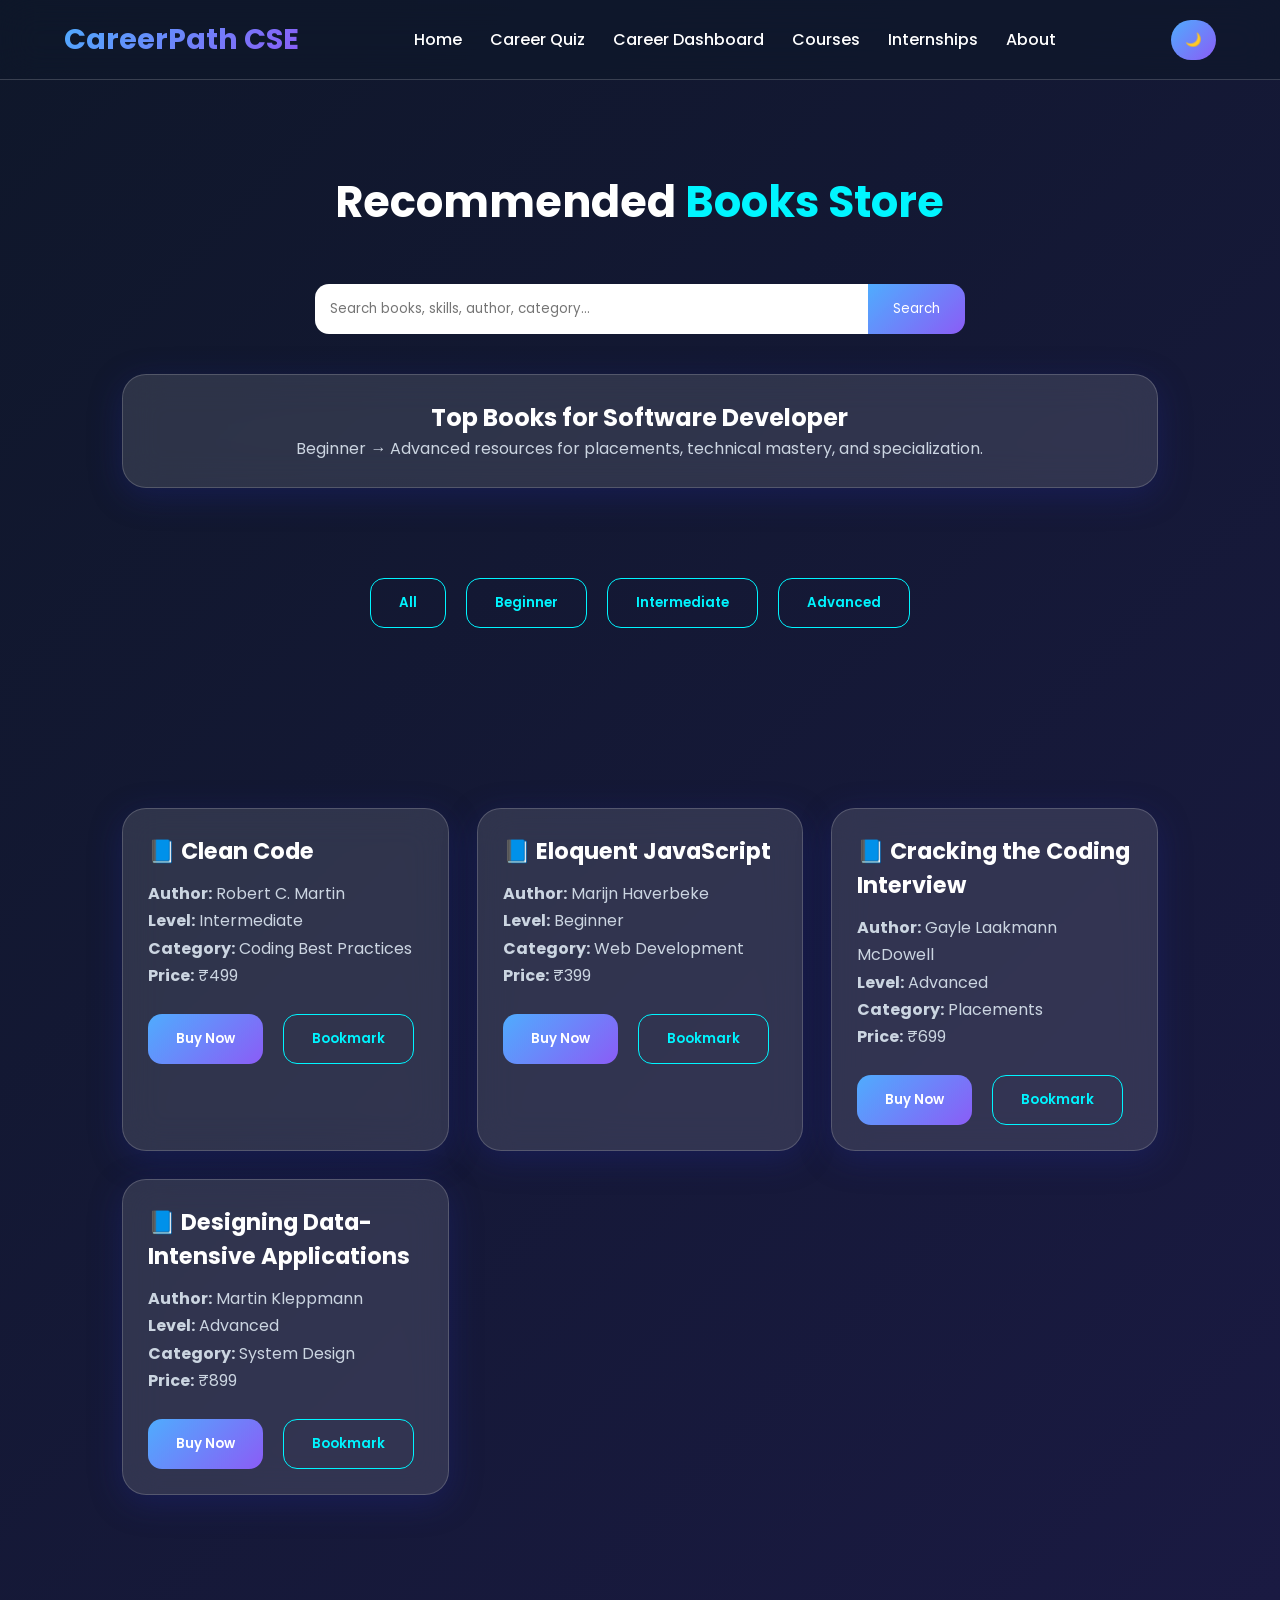
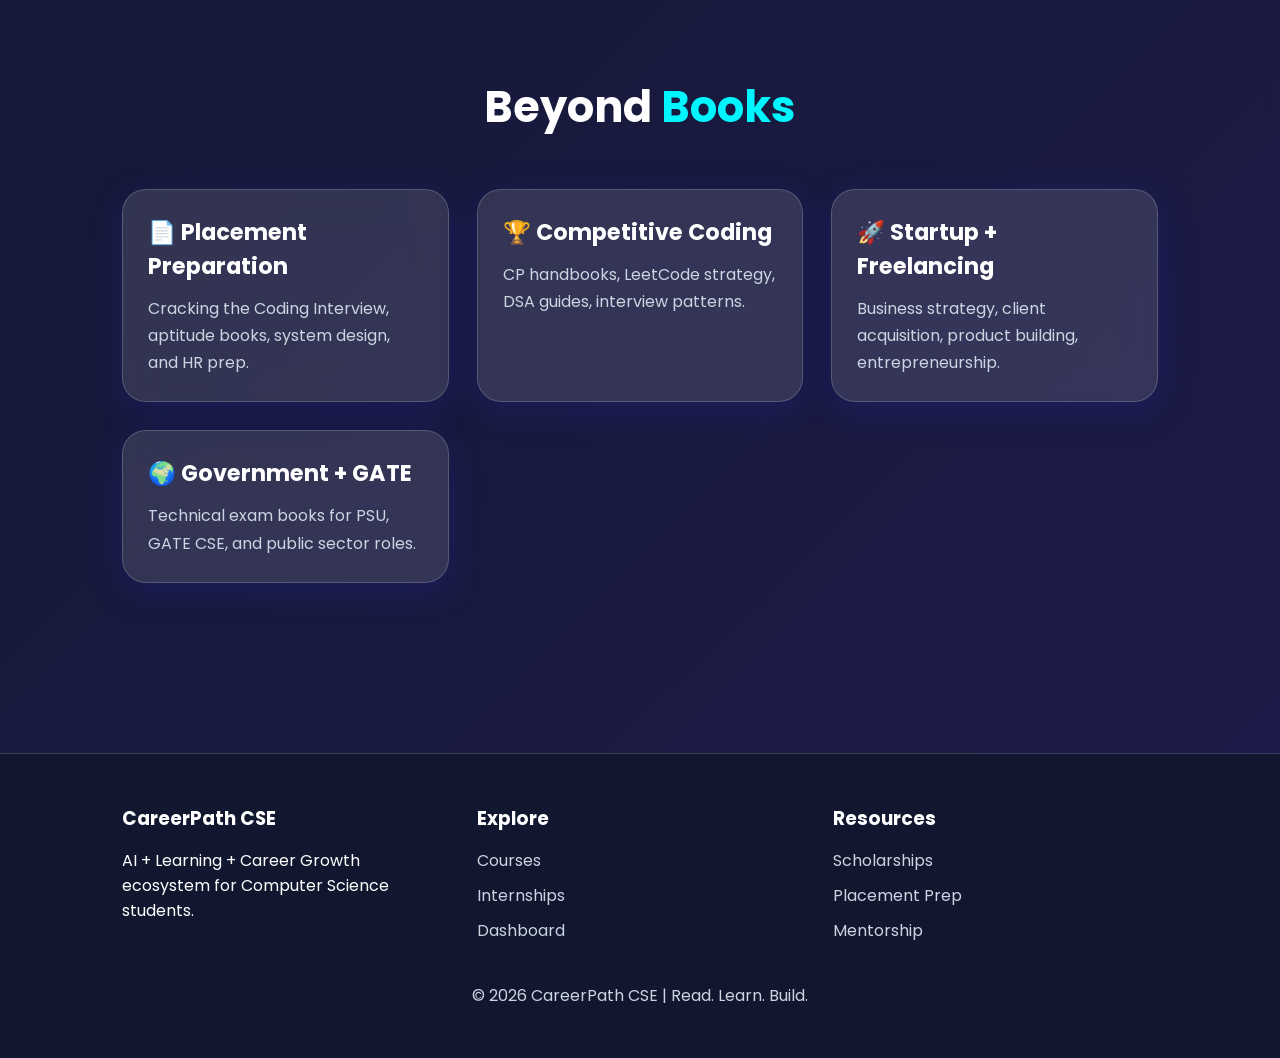
==== books.html @ df60a199 "Initial commit" ====
<!DOCTYPE html>
<html lang="en">
<head>
  <meta charset="UTF-8">
  <meta name="viewport" content="width=device-width, initial-scale=1.0">
  <title>CareerPath CSE | Recommended Books Store</title>
  <link rel="stylesheet" href="styles/style.css">
  <link rel="preconnect" href="https://fonts.googleapis.com">
  <link href="https://fonts.googleapis.com/css2?family=Poppins:wght@300;400;500;600;700;800&display=swap" rel="stylesheet">
</head>
<body>

  <!-- ================= NAVBAR ================= -->
  <nav class="navbar">
    <div class="nav-container">
      <div class="logo">CareerPath CSE</div>
      <ul class="nav-links">
        <li><a href="index.html">Home</a></li>
        <li><a href="quiz.html">Career Quiz</a></li>
        <li><a href="careers.html">Career Dashboard</a></li>
        <li><a href="courses.html">Courses</a></li>
        <li><a href="internships.html">Internships</a></li>
        <li><a href="about.html">About</a></li>
      </ul>
      <button class="theme-toggle" onclick="toggleTheme()">🌙</button>
    </div>
  </nav>

  <!-- ================= HERO ================= -->
  <section class="section">
    <div class="container">
      <h1 class="section-title">Recommended <span>Books Store</span></h1>

      <div class="search-bar">
        <input type="text" id="bookSearch" placeholder="Search books, skills, author, category...">
        <button onclick="searchBooks()">Search</button>
      </div>

      <div class="glass-card" style="text-align:center;">
        <h2 id="bookCareerHeading">Books for Your Career Growth</h2>
        <p>Beginner → Advanced resources for placements, technical mastery, and specialization.</p>
      </div>
    </div>
  </section>

  <!-- ================= FILTERS ================= -->
  <section class="section" style="padding-top:0;">
    <div class="container">
      <div class="hero-buttons" style="justify-content:center;">
        <button class="btn btn-secondary" onclick="filterBooks('All')">All</button>
        <button class="btn btn-secondary" onclick="filterBooks('Beginner')">Beginner</button>
        <button class="btn btn-secondary" onclick="filterBooks('Intermediate')">Intermediate</button>
        <button class="btn btn-secondary" onclick="filterBooks('Advanced')">Advanced</button>
      </div>
    </div>
  </section>

  <!-- ================= BOOK GRID ================= -->
  <section class="section">
    <div class="container">
      <div class="book-grid" id="booksContainer">
        <!-- Dynamic books here -->
      </div>
    </div>
  </section>

  <!-- ================= EXTRA SECTION ================= -->
  <section class="section">
    <div class="container">
      <h2 class="section-title">Beyond <span>Books</span></h2>

      <div class="career-grid">
        <div class="glass-card">
          <h3>📄 Placement Preparation</h3>
          <p>Cracking the Coding Interview, aptitude books, system design, and HR prep.</p>
        </div>

        <div class="glass-card">
          <h3>🏆 Competitive Coding</h3>
          <p>CP handbooks, LeetCode strategy, DSA guides, interview patterns.</p>
        </div>

        <div class="glass-card">
          <h3>🚀 Startup + Freelancing</h3>
          <p>Business strategy, client acquisition, product building, entrepreneurship.</p>
        </div>

        <div class="glass-card">
          <h3>🌍 Government + GATE</h3>
          <p>Technical exam books for PSU, GATE CSE, and public sector roles.</p>
        </div>
      </div>
    </div>
  </section>

  <!-- ================= FOOTER ================= -->
  <footer class="footer">
    <div class="container footer-grid">
      <div>
        <h3>CareerPath CSE</h3>
        <p>AI + Learning + Career Growth ecosystem for Computer Science students.</p>
      </div>

      <div>
        <h3>Explore</h3>
        <a href="courses.html">Courses</a>
        <a href="internships.html">Internships</a>
        <a href="careers.html">Dashboard</a>
      </div>

      <div>
        <h3>Resources</h3>
        <a href="#">Scholarships</a>
        <a href="#">Placement Prep</a>
        <a href="#">Mentorship</a>
      </div>
    </div>

    <div class="footer-bottom">
      <p>© 2026 CareerPath CSE | Read. Learn. Build.</p>
    </div>
  </footer>

  <!-- ================= JAVASCRIPT ================= -->
  <script>
    const recommendedCareer = localStorage.getItem("recommendedCareer") || "Software Developer";

    const booksData = {
      "Software Developer": [
        {
          title: "Clean Code",
          author: "Robert C. Martin",
          level: "Intermediate",
          price: "₹499",
          category: "Coding Best Practices"
        },
        {
          title: "Eloquent JavaScript",
          author: "Marijn Haverbeke",
          level: "Beginner",
          price: "₹399",
          category: "Web Development"
        },
        {
          title: "Cracking the Coding Interview",
          author: "Gayle Laakmann McDowell",
          level: "Advanced",
          price: "₹699",
          category: "Placements"
        },
        {
          title: "Designing Data-Intensive Applications",
          author: "Martin Kleppmann",
          level: "Advanced",
          price: "₹899",
          category: "System Design"
        }
      ],

      "AI/ML Engineer": [
        {
          title: "Hands-On Machine Learning",
          author: "Aurélien Géron",
          level: "Intermediate",
          price: "₹799",
          category: "Machine Learning"
        },
        {
          title: "Python Machine Learning",
          author: "Sebastian Raschka",
          level: "Advanced",
          price: "₹899",
          category: "AI"
        },
        {
          title: "Deep Learning",
          author: "Ian Goodfellow",
          level: "Advanced",
          price: "₹999",
          category: "Deep Learning"
        }
      ],

      "Cybersecurity Engineer": [
        {
          title: "CEH Certified Ethical Hacker Guide",
          author: "EC-Council",
          level: "Intermediate",
          price: "₹749",
          category: "Cybersecurity"
        },
        {
          title: "Web Application Hacker’s Handbook",
          author: "Dafydd Stuttard",
          level: "Advanced",
          price: "₹899",
          category: "Ethical Hacking"
        },
        {
          title: "Linux Basics for Hackers",
          author: "OccupyTheWeb",
          level: "Beginner",
          price: "₹499",
          category: "Linux Security"
        }
      ],

      "UI/UX Designer": [
        {
          title: "Don’t Make Me Think",
          author: "Steve Krug",
          level: "Beginner",
          price: "₹399",
          category: "UX"
        },
        {
          title: "The Design of Everyday Things",
          author: "Don Norman",
          level: "Intermediate",
          price: "₹599",
          category: "Design Thinking"
        }
      ],

      "Product Manager": [
        {
          title: "Inspired",
          author: "Marty Cagan",
          level: "Intermediate",
          price: "₹699",
          category: "Product"
        },
        {
          title: "Lean Startup",
          author: "Eric Ries",
          level: "Beginner",
          price: "₹499",
          category: "Startup"
        }
      ],

      "Data Analyst": [
        {
          title: "Storytelling with Data",
          author: "Cole Nussbaumer",
          level: "Beginner",
          price: "₹499",
          category: "Analytics"
        },
        {
          title: "Practical Statistics for Data Scientists",
          author: "Peter Bruce",
          level: "Advanced",
          price: "₹799",
          category: "Data Science"
        }
      ]
    };

    let currentBooks = booksData[recommendedCareer];

    document.getElementById("bookCareerHeading").innerText =
      `Top Books for ${recommendedCareer}`;

    const container = document.getElementById("booksContainer");

    function renderBooks(bookList) {
      container.innerHTML = "";

      if (bookList.length === 0) {
        container.innerHTML = `
          <div class="glass-card" style="grid-column:1/-1;text-align:center;">
            <h3>No books found</h3>
            <p>Try another search or filter.</p>
          </div>
        `;
        return;
      }

      bookList.forEach(book => {
        container.innerHTML += `
          <div class="glass-card">
            <h3>📘 ${book.title}</h3>
            <p><strong>Author:</strong> ${book.author}</p>
            <p><strong>Level:</strong> ${book.level}</p>
            <p><strong>Category:</strong> ${book.category}</p>
            <p><strong>Price:</strong> ${book.price}</p>
            <br>
            <div class="hero-buttons">
              <button class="btn btn-primary">Buy Now</button>
              <button class="btn btn-secondary">Bookmark</button>
            </div>
          </div>
        `;
      });
    }

    function searchBooks() {
      const query = document.getElementById("bookSearch").value.toLowerCase();

      const filtered = currentBooks.filter(book =>
        book.title.toLowerCase().includes(query) ||
        book.author.toLowerCase().includes(query) ||
        book.category.toLowerCase().includes(query)
      );

      renderBooks(filtered);
    }

    function filterBooks(level) {
      if (level === "All") {
        renderBooks(currentBooks);
        return;
      }

      const filtered = currentBooks.filter(book => book.level === level);
      renderBooks(filtered);
    }

    renderBooks(currentBooks);
  </script>

  <script src="scripts/main.js"></script>
</body>
</html>
---- styles/style.css ----
/* =========================================================
   CareerPath CSE - Premium EdTech UI
   File: styles/style.css
   Theme: Futuristic Glassmorphism + Dark/Light Mode
========================================================= */

/* ---------- ROOT VARIABLES ---------- */
:root {
  --bg-primary: #0b1020;
  --bg-secondary: rgba(255, 255, 255, 0.08);
  --bg-card: rgba(255, 255, 255, 0.12);
  --text-primary: #ffffff;
  --text-secondary: #cbd5e1;
  --accent-blue: #4facfe;
  --accent-purple: #8b5cf6;
  --accent-neon: #00f5ff;
  --border-glass: rgba(255, 255, 255, 0.18);
  --shadow: 0 8px 32px rgba(31, 38, 135, 0.37);
  --gradient-main: linear-gradient(135deg, #4facfe, #8b5cf6);
  --gradient-dark: linear-gradient(135deg, #0f172a, #1e1b4b);
  --success: #22c55e;
  --warning: #facc15;
  --danger: #ef4444;
}

/* ---------- LIGHT MODE ---------- */
body.light-mode {
  --bg-primary: #f4f7fb;
  --bg-secondary: rgba(255, 255, 255, 0.75);
  --bg-card: rgba(255, 255, 255, 0.9);
  --text-primary: #0f172a;
  --text-secondary: #475569;
  --border-glass: rgba(255, 255, 255, 0.4);
  --shadow: 0 8px 24px rgba(0, 0, 0, 0.08);
  --gradient-dark: linear-gradient(135deg, #dbeafe, #ede9fe);
}

/* ---------- GLOBAL RESET ---------- */
* {
  margin: 0;
  padding: 0;
  box-sizing: border-box;
  font-family: "Poppins", sans-serif;
}

html {
  scroll-behavior: smooth;
}

body {
  background: var(--gradient-dark);
  color: var(--text-primary);
  min-height: 100vh;
  transition: all 0.3s ease;
  overflow-x: hidden;
}

/* ---------- SCROLLBAR ---------- */
::-webkit-scrollbar {
  width: 10px;
}
::-webkit-scrollbar-track {
  background: #0f172a;
}
::-webkit-scrollbar-thumb {
  background: var(--gradient-main);
  border-radius: 10px;
}

/* ---------- CONTAINER ---------- */
.container {
  width: 90%;
  max-width: 1400px;
  margin: auto;
}

/* ---------- NAVBAR ---------- */
.navbar {
  position: sticky;
  top: 0;
  width: 100%;
  backdrop-filter: blur(18px);
  background: rgba(15, 23, 42, 0.65);
  border-bottom: 1px solid var(--border-glass);
  z-index: 999;
}

.nav-container {
  display: flex;
  justify-content: space-between;
  align-items: center;
  padding: 18px 5%;
}

.logo {
  font-size: 1.8rem;
  font-weight: 700;
  background: var(--gradient-main);
  -webkit-background-clip: text;
  -webkit-text-fill-color: transparent;
}

.nav-links {
  display: flex;
  list-style: none;
  gap: 28px;
}

.nav-links a {
  color: var(--text-primary);
  text-decoration: none;
  font-weight: 500;
  transition: 0.3s;
}

.nav-links a:hover {
  color: var(--accent-neon);
}

.theme-toggle {
  cursor: pointer;
  border: none;
  padding: 10px 14px;
  border-radius: 50px;
  background: var(--gradient-main);
  color: white;
  font-weight: 600;
}

/* ---------- HERO SECTION ---------- */
.hero {
  min-height: 92vh;
  display: flex;
  align-items: center;
  justify-content: center;
  padding: 80px 5%;
}

.hero-content {
  display: grid;
  grid-template-columns: repeat(auto-fit, minmax(320px, 1fr));
  align-items: center;
  gap: 50px;
}

.hero-text h1 {
  font-size: 4rem;
  line-height: 1.2;
  margin-bottom: 20px;
}

.hero-text h1 span {
  background: var(--gradient-main);
  -webkit-background-clip: text;
  -webkit-text-fill-color: transparent;
}

.hero-text p {
  color: var(--text-secondary);
  font-size: 1.15rem;
  margin-bottom: 30px;
  line-height: 1.8;
}

.hero-buttons {
  display: flex;
  gap: 20px;
  flex-wrap: wrap;
}

/* ---------- BUTTONS ---------- */
.btn {
  padding: 14px 28px;
  border-radius: 14px;
  border: none;
  cursor: pointer;
  font-weight: 600;
  text-decoration: none;
  transition: 0.3s;
}

.btn-primary {
  background: var(--gradient-main);
  color: white;
}

.btn-secondary {
  background: transparent;
  border: 1px solid var(--accent-neon);
  color: var(--accent-neon);
}

.btn:hover {
  transform: translateY(-4px);
  box-shadow: var(--shadow);
}

/* ---------- GLASS CARD ---------- */
.glass-card {
  background: var(--bg-card);
  border-radius: 24px;
  backdrop-filter: blur(18px);
  border: 1px solid var(--border-glass);
  box-shadow: var(--shadow);
  padding: 25px;
  transition: 0.4s;
}

.glass-card:hover {
  transform: translateY(-8px);
}

/* ---------- SECTION ---------- */
.section {
  padding: 90px 5%;
}

.section-title {
  text-align: center;
  font-size: 2.7rem;
  margin-bottom: 50px;
}

.section-title span {
  color: var(--accent-neon);
}

/* ---------- CAREER GRID ---------- */
.career-grid,
.course-grid,
.book-grid,
.internship-grid {
  display: grid;
  grid-template-columns: repeat(auto-fit, minmax(270px, 1fr));
  gap: 28px;
}

.card-icon {
  font-size: 2.4rem;
  margin-bottom: 15px;
}

.glass-card h3 {
  margin-bottom: 12px;
  font-size: 1.4rem;
}

.glass-card p {
  color: var(--text-secondary);
  line-height: 1.7;
}

/* ---------- QUIZ FORM ---------- */
.quiz-form {
  max-width: 900px;
  margin: auto;
  display: grid;
  gap: 22px;
}

.form-group {
  display: flex;
  flex-direction: column;
}

.form-group label {
  margin-bottom: 8px;
  font-weight: 500;
}

.form-group input,
.form-group select,
.form-group textarea {
  padding: 14px;
  border-radius: 12px;
  border: 1px solid var(--border-glass);
  background: rgba(255, 255, 255, 0.08);
  color: var(--text-primary);
  outline: none;
}

/* ---------- SEARCH BAR ---------- */
.search-bar {
  width: 100%;
  max-width: 650px;
  margin: 0 auto 40px;
  display: flex;
}

.search-bar input {
  flex: 1;
  padding: 15px;
  border-radius: 14px 0 0 14px;
  border: none;
  outline: none;
}

.search-bar button {
  padding: 15px 25px;
  border: none;
  background: var(--gradient-main);
  color: white;
  border-radius: 0 14px 14px 0;
  cursor: pointer;
}

/* ---------- DASHBOARD ---------- */
.dashboard {
  display: grid;
  grid-template-columns: 2fr 1fr;
  gap: 30px;
}

.salary-badge {
  display: inline-block;
  padding: 8px 14px;
  border-radius: 50px;
  background: var(--success);
  color: white;
  font-weight: 600;
  margin-top: 10px;
}

/* ---------- PROGRESS BAR ---------- */
.progress-container {
  background: rgba(255,255,255,0.1);
  border-radius: 20px;
  overflow: hidden;
  height: 14px;
}

.progress-bar {
  height: 100%;
  width: 75%;
  background: var(--gradient-main);
}

/* ---------- TESTIMONIALS ---------- */
.testimonial {
  text-align: center;
  padding: 30px;
}

.testimonial img {
  width: 70px;
  height: 70px;
  border-radius: 50%;
  margin-bottom: 15px;
}

/* ---------- FOOTER ---------- */
.footer {
  background: rgba(15, 23, 42, 0.8);
  padding: 50px 5%;
  margin-top: 80px;
  border-top: 1px solid var(--border-glass);
}

.footer-grid {
  display: grid;
  grid-template-columns: repeat(auto-fit, minmax(220px, 1fr));
  gap: 30px;
}

.footer h3 {
  margin-bottom: 15px;
}

.footer a {
  display: block;
  color: var(--text-secondary);
  margin-bottom: 10px;
  text-decoration: none;
}

.footer a:hover {
  color: var(--accent-neon);
}

.footer-bottom {
  margin-top: 30px;
  text-align: center;
  color: var(--text-secondary);
}

/* ---------- LOADING SCREEN ---------- */
.loader-screen {
  display: flex;
  flex-direction: column;
  align-items: center;
  justify-content: center;
  height: 100vh;
  text-align: center;
}

.loader {
  width: 90px;
  height: 90px;
  border: 8px solid rgba(255,255,255,0.1);
  border-top: 8px solid var(--accent-neon);
  border-radius: 50%;
  animation: spin 1s linear infinite;
  margin-bottom: 25px;
}

@keyframes spin {
  to {
    transform: rotate(360deg);
  }
}

/* ---------- ANIMATIONS ---------- */
.fade-in {
  animation: fadeIn 1s ease forwards;
}

@keyframes fadeIn {
  from {
    opacity: 0;
    transform: translateY(25px);
  }
  to {
    opacity: 1;
    transform: translateY(0);
  }
}

/* ---------- RESPONSIVE ---------- */
@media (max-width: 992px) {
  .hero-text h1 {
    font-size: 3rem;
  }

  .dashboard {
    grid-template-columns: 1fr;
  }
}

@media (max-width: 768px) {
  .nav-links {
    display: none;
  }

  .hero {
    text-align: center;
  }

  .hero-buttons {
    justify-content: center;
  }

  .section-title {
    font-size: 2.2rem;
  }

  .hero-text h1 {
    font-size: 2.5rem;
  }
}

@media (max-width: 480px) {
  .hero-text h1 {
    font-size: 2rem;
  }

  .btn {
    width: 100%;
    text-align: center;
  }
}
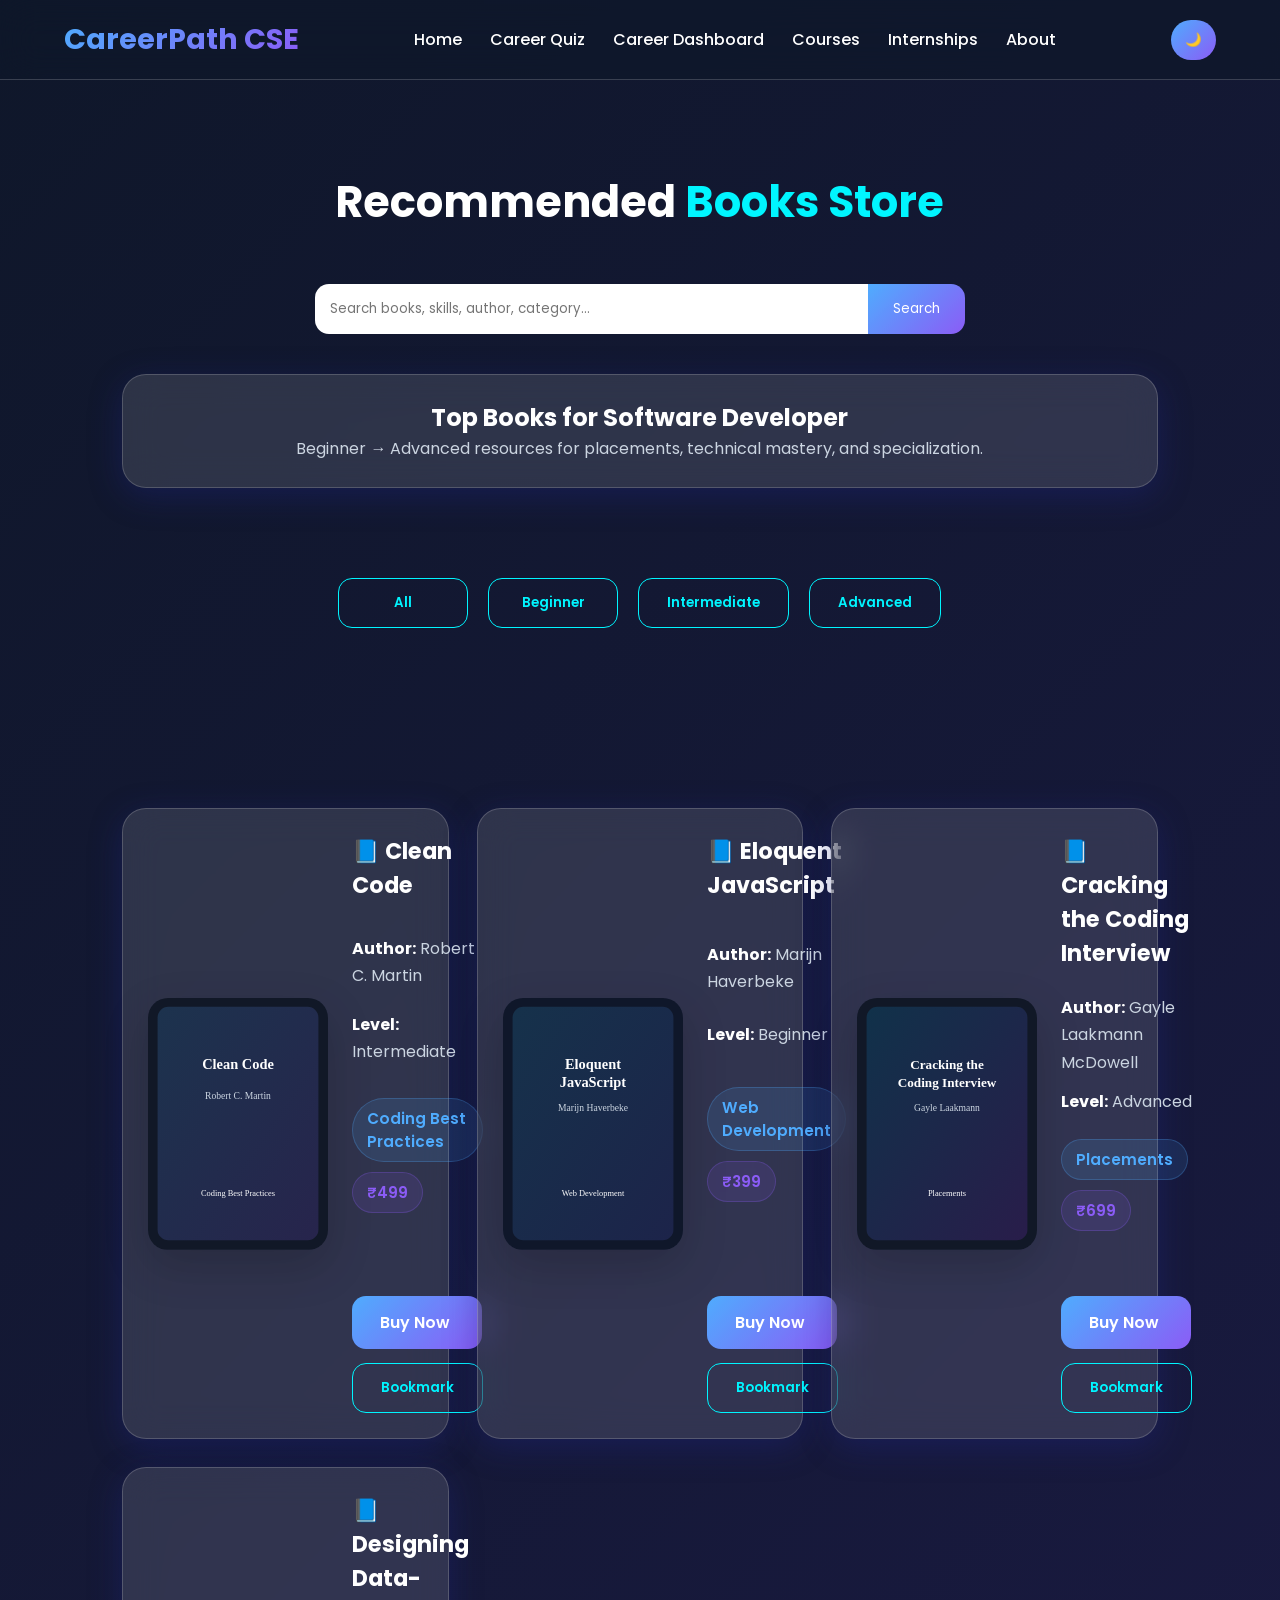
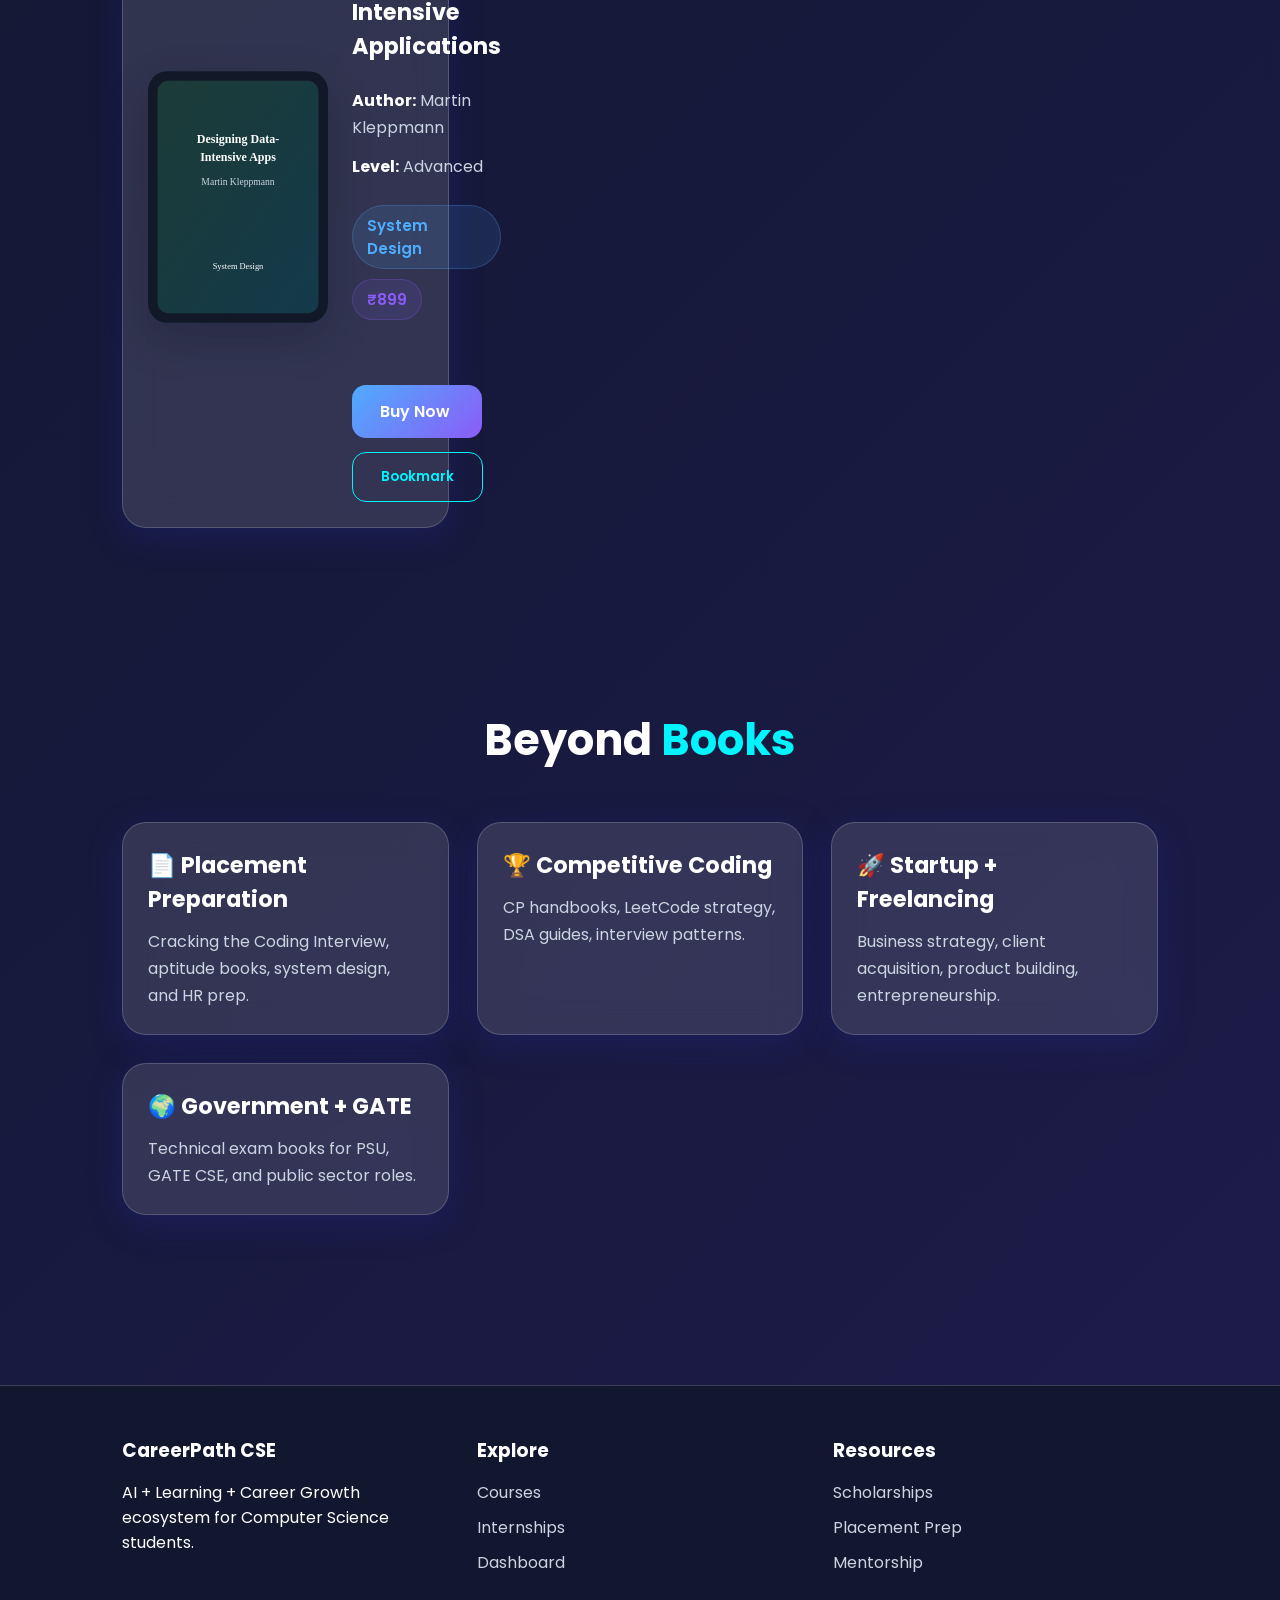
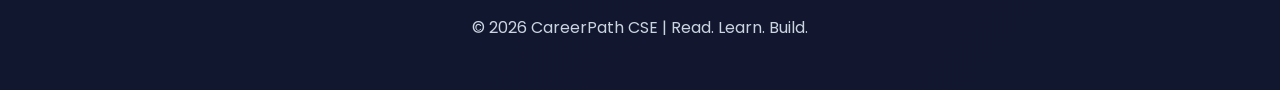
==== commit 20c8031d: "Initial commit" ====
--- a/books.html
+++ b/books.html
@@ -132,28 +132,32 @@
           author: "Robert C. Martin",
           level: "Intermediate",
           price: "₹499",
-          category: "Coding Best Practices"
+          category: "Coding Best Practices",
+          image: "images/books/clean-code.svg"
         },
         {
           title: "Eloquent JavaScript",
           author: "Marijn Haverbeke",
           level: "Beginner",
           price: "₹399",
-          category: "Web Development"
+          category: "Web Development",
+          image: "images/books/eloquent-javascript.svg"
         },
         {
           title: "Cracking the Coding Interview",
           author: "Gayle Laakmann McDowell",
           level: "Advanced",
           price: "₹699",
-          category: "Placements"
+          category: "Placements",
+          image: "images/books/cracking-the-coding-interview.svg"
         },
         {
           title: "Designing Data-Intensive Applications",
           author: "Martin Kleppmann",
           level: "Advanced",
           price: "₹899",
-          category: "System Design"
+          category: "System Design",
+          image: "images/books/designing-data-intensive-applications.svg"
         }
       ],
 
@@ -163,21 +167,24 @@
           author: "Aurélien Géron",
           level: "Intermediate",
           price: "₹799",
-          category: "Machine Learning"
+          category: "Machine Learning",
+          image: "images/books/hands-on-machine-learning.svg"
         },
         {
           title: "Python Machine Learning",
           author: "Sebastian Raschka",
           level: "Advanced",
           price: "₹899",
-          category: "AI"
+          category: "AI",
+          image: "images/books/python-machine-learning.svg"
         },
         {
           title: "Deep Learning",
           author: "Ian Goodfellow",
           level: "Advanced",
           price: "₹999",
-          category: "Deep Learning"
+          category: "Deep Learning",
+          image: "images/books/deep-learning.svg"
         }
       ],
 
@@ -187,21 +194,24 @@
           author: "EC-Council",
           level: "Intermediate",
           price: "₹749",
-          category: "Cybersecurity"
+          category: "Cybersecurity",
+          image: "images/books/ceh-certified-ethical-hacker-guide.svg"
         },
         {
           title: "Web Application Hacker’s Handbook",
           author: "Dafydd Stuttard",
           level: "Advanced",
           price: "₹899",
-          category: "Ethical Hacking"
+          category: "Ethical Hacking",
+          image: "images/books/web-application-hackers-handbook.svg"
         },
         {
           title: "Linux Basics for Hackers",
           author: "OccupyTheWeb",
           level: "Beginner",
           price: "₹499",
-          category: "Linux Security"
+          category: "Linux Security",
+          image: "images/books/linux-basics-for-hackers.svg"
         }
       ],
 
@@ -211,14 +221,16 @@
           author: "Steve Krug",
           level: "Beginner",
           price: "₹399",
-          category: "UX"
+          category: "UX",
+          image: "images/books/dont-make-me-think.svg"
         },
         {
           title: "The Design of Everyday Things",
           author: "Don Norman",
           level: "Intermediate",
           price: "₹599",
-          category: "Design Thinking"
+          category: "Design Thinking",
+          image: "images/books/the-design-of-everyday-things.svg"
         }
       ],
 
@@ -228,14 +240,16 @@
           author: "Marty Cagan",
           level: "Intermediate",
           price: "₹699",
-          category: "Product"
+          category: "Product",
+          image: "images/books/inspired.svg"
         },
         {
           title: "Lean Startup",
           author: "Eric Ries",
           level: "Beginner",
           price: "₹499",
-          category: "Startup"
+          category: "Startup",
+          image: "images/books/lean-startup.svg"
         }
       ],
 
@@ -245,22 +259,25 @@
           author: "Cole Nussbaumer",
           level: "Beginner",
           price: "₹499",
-          category: "Analytics"
+          category: "Analytics",
+          image: "images/books/storytelling-with-data.svg"
         },
         {
           title: "Practical Statistics for Data Scientists",
           author: "Peter Bruce",
           level: "Advanced",
           price: "₹799",
-          category: "Data Science"
+          category: "Data Science",
+          image: "images/books/practical-statistics-for-data-scientists.svg"
         }
       ]
     };
 
-    let currentBooks = booksData[recommendedCareer];
+    let currentBooks = booksData[recommendedCareer] || booksData["Software Developer"];
+    const effectiveCareer = booksData[recommendedCareer] ? recommendedCareer : "Software Developer";
 
     document.getElementById("bookCareerHeading").innerText =
-      `Top Books for ${recommendedCareer}`;
+      `Top Books for ${effectiveCareer}`;
 
     const container = document.getElementById("booksContainer");
 
@@ -278,17 +295,26 @@
       }
 
       bookList.forEach(book => {
+        const buyLink = book.buyLink || `https://www.google.com/search?q=${encodeURIComponent(book.title)}`;
+
         container.innerHTML += `
-          <div class="glass-card">
-            <h3>📘 ${book.title}</h3>
-            <p><strong>Author:</strong> ${book.author}</p>
-            <p><strong>Level:</strong> ${book.level}</p>
-            <p><strong>Category:</strong> ${book.category}</p>
-            <p><strong>Price:</strong> ${book.price}</p>
-            <br>
-            <div class="hero-buttons">
-              <button class="btn btn-primary">Buy Now</button>
-              <button class="btn btn-secondary">Bookmark</button>
+          <div class="glass-card book-card">
+            <div class="book-cover">
+              <img src="${book.image || 'images/books/default-book.svg'}" alt="${book.title} cover">
+            </div>
+            <div class="book-info">
+              <h3>📘 ${book.title}</h3>
+              <p><strong>Author:</strong> ${book.author}</p>
+              <p><strong>Level:</strong> ${book.level}</p>
+              <div class="book-meta">
+                <span class="book-category">${book.category}</span>
+                <span class="book-price">${book.price}</span>
+              </div>
+              <br>
+              <div class="hero-buttons">
+                <a href="${buyLink}" target="_blank" rel="noopener" class="btn btn-primary">Buy Now</a>
+                <button type="button" onclick="addBookmark('${book.title.replace(/'/g, "\\'")}')" class="btn btn-secondary">Bookmark</button>
+              </div>
             </div>
           </div>
         `;
--- a/styles/style.css
+++ b/styles/style.css
@@ -235,6 +235,94 @@
   gap: 28px;
 }
 
+.course-card {
+  min-height: 320px;
+  display: flex;
+  flex-direction: column;
+  justify-content: space-between;
+}
+
+.book-card {
+  display: grid;
+  grid-template-columns: minmax(180px, 240px) 1fr;
+  gap: 24px;
+  align-items: stretch;
+  min-height: 280px;
+}
+
+.book-cover {
+  display: flex;
+  justify-content: center;
+  align-items: center;
+}
+
+.book-cover img {
+  width: 100%;
+  height: auto;
+  border-radius: 20px;
+  object-fit: cover;
+  box-shadow: 0 16px 45px rgba(0, 0, 0, 0.18);
+}
+
+.book-info {
+  display: flex;
+  flex-direction: column;
+  justify-content: space-between;
+  gap: 12px;
+}
+
+.book-info h3 {
+  margin-bottom: 12px;
+}
+
+.book-info p {
+  margin: 0;
+  color: var(--text-secondary);
+}
+
+.book-info p strong {
+  color: var(--text-primary);
+}
+
+.book-meta {
+  display: flex;
+  flex-wrap: wrap;
+  gap: 10px;
+  margin-top: 12px;
+}
+
+.book-category,
+.book-price {
+  padding: 8px 14px;
+  border-radius: 999px;
+  font-size: 0.95rem;
+  font-weight: 600;
+}
+
+.book-category {
+  background: rgba(79, 172, 254, 0.12);
+  color: var(--accent-blue);
+  border: 1px solid rgba(79, 172, 254, 0.25);
+}
+
+.book-price {
+  background: rgba(139, 92, 246, 0.12);
+  color: var(--accent-purple);
+  border: 1px solid rgba(139, 92, 246, 0.25);
+}
+
+.book-info .hero-buttons {
+  display: flex;
+  gap: 14px;
+  flex-wrap: wrap;
+  align-items: center;
+  margin-top: 16px;
+}
+
+.hero-buttons .btn {
+  min-width: 130px;
+}
+
 .card-icon {
   font-size: 2.4rem;
   margin-bottom: 15px;
@@ -456,6 +544,10 @@
   .hero-text h1 {
     font-size: 2.5rem;
   }
+
+  .book-card {
+    grid-template-columns: 1fr;
+  }
 }
 
 @media (max-width: 480px) {
